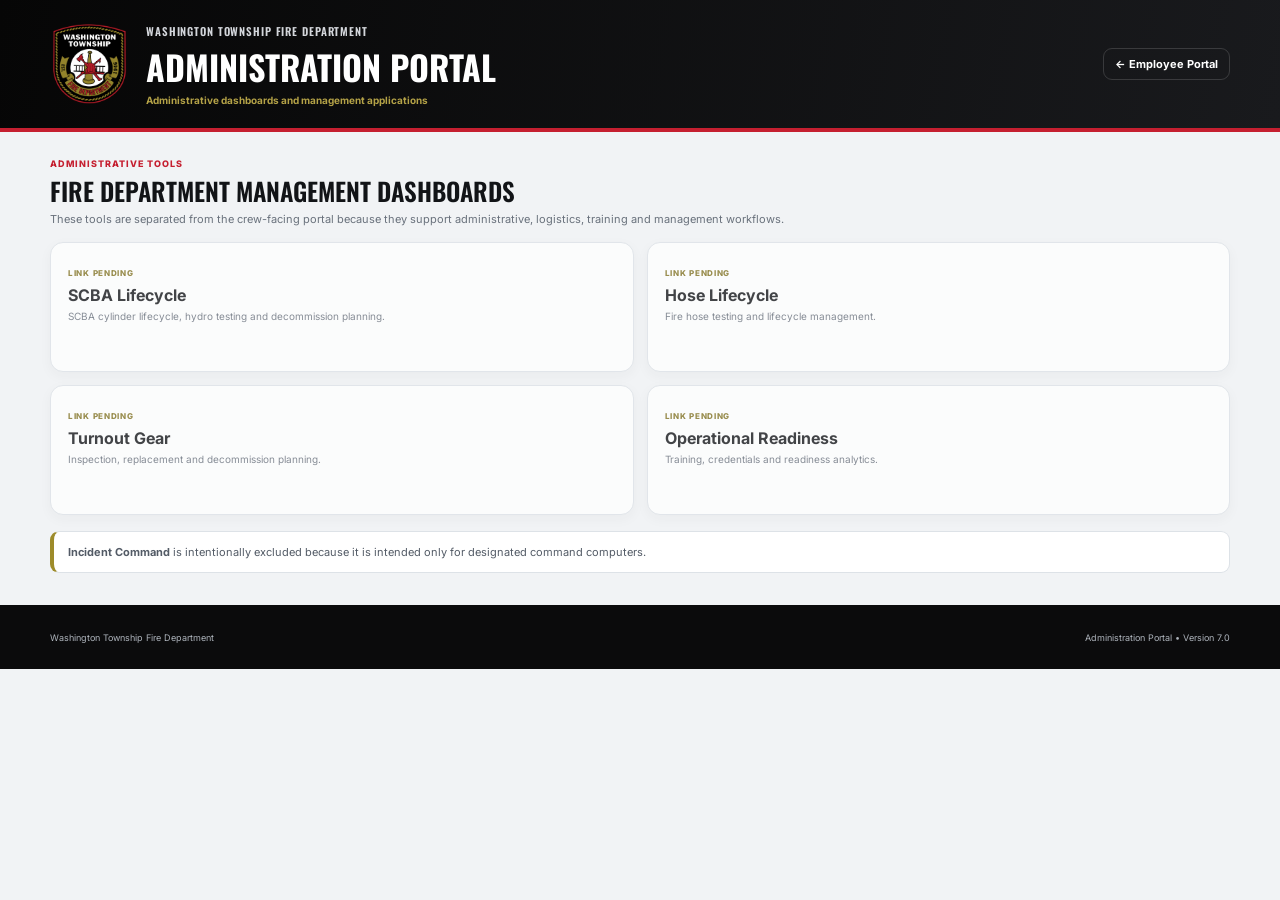
==== admin.html @ b6a5c932 "Add files via upload" ====
<!DOCTYPE html>
<html lang="en">
<head>
<meta charset="UTF-8"><meta name="viewport" content="width=device-width,initial-scale=1.0">
<title>WTFD Administration Portal</title>
<link rel="preconnect" href="https://fonts.googleapis.com"><link rel="preconnect" href="https://fonts.gstatic.com" crossorigin>
<link href="https://fonts.googleapis.com/css2?family=Inter:wght@400;500;600;700;800&family=Oswald:wght@500;600;700&display=swap" rel="stylesheet">
<link rel="stylesheet" href="admin.css">
</head>
<body>
<header>
  <div class="shell header-inner">
    <div class="brand"><img src="assets/wtfd-logo.png" alt="WTFD"><div><div class="dept">Washington Township Fire Department</div><h1>Administration Portal</h1><p>Administrative dashboards and management applications</p></div></div>
    <a href="index.html">← Employee Portal</a>
  </div>
</header>
<main class="shell">
  <section class="intro"><div class="eyebrow">Administrative Tools</div><h2>Fire Department Management Dashboards</h2><p>These tools are separated from the crew-facing portal because they support administrative, logistics, training and management workflows.</p></section>
  <section class="grid">
    <div class="card pending"><span>Link Pending</span><h3>SCBA Lifecycle</h3><p>SCBA cylinder lifecycle, hydro testing and decommission planning.</p></div>
    <div class="card pending"><span>Link Pending</span><h3>Hose Lifecycle</h3><p>Fire hose testing and lifecycle management.</p></div>
    <div class="card pending"><span>Link Pending</span><h3>Turnout Gear</h3><p>Inspection, replacement and decommission planning.</p></div>
    <div class="card pending"><span>Link Pending</span><h3>Operational Readiness</h3><p>Training, credentials and readiness analytics.</p></div>
  </section>
  <section class="note"><strong>Incident Command</strong> is intentionally excluded because it is intended only for designated command computers.</section>
</main>
<footer><div class="shell footer">Washington Township Fire Department <span>Administration Portal • Version 7.0</span></div></footer>
</body>
</html>
---- admin.css ----
:root{--red:#c51f30;--gold:#9d8b2a;--gold2:#b4a247;--line:#dde2e7;--muted:#69717c;--ink:#121417}
*{box-sizing:border-box}body{margin:0;background:#f1f3f5;color:var(--ink);font-family:Inter,system-ui,sans-serif}.shell{width:min(1180px,calc(100% - 44px));margin:0 auto}
header{background:linear-gradient(100deg,#060606,#191a1d);color:#fff;border-bottom:4px solid var(--red)}.header-inner{height:128px;display:flex;align-items:center;justify-content:space-between}.brand{display:flex;align-items:center;gap:16px}.brand img{width:80px;height:80px;object-fit:contain}.dept{font:600 11px Oswald,sans-serif;text-transform:uppercase;letter-spacing:.08em;color:#d3d6db}h1{margin:2px 0;font:700 34px Oswald,sans-serif;text-transform:uppercase}.brand p{margin:0;color:var(--gold2);font-size:10px;font-weight:700}.header-inner>a{color:#fff;text-decoration:none;border:1px solid rgba(255,255,255,.15);border-radius:9px;padding:8px 11px;font-size:11px;font-weight:700}
.intro{padding:26px 0 16px}.eyebrow{font-size:9px;text-transform:uppercase;letter-spacing:.11em;font-weight:800;color:var(--red)}.intro h2{margin:3px 0;font:600 25px Oswald,sans-serif;text-transform:uppercase}.intro p{margin:0;color:var(--muted);font-size:11px}
.grid{display:grid;grid-template-columns:repeat(2,1fr);gap:13px}.card{min-height:130px;background:#fff;border:1px solid var(--line);border-radius:13px;padding:17px;box-shadow:0 4px 13px rgba(18,22,28,.04)}.card span{font-size:8px;text-transform:uppercase;letter-spacing:.09em;color:#817221;font-weight:800}.card h3{margin:5px 0 4px;font-size:16px}.card p{margin:0;color:var(--muted);font-size:10px;line-height:1.45}.pending{opacity:.78}
.note{margin:16px 0 32px;background:#fff;border:1px solid var(--line);border-left:4px solid var(--gold);border-radius:9px;padding:13px 14px;color:#535b66;font-size:11px}
footer{background:#0b0b0c;color:#aeb4bc}.footer{height:64px;display:flex;align-items:center;justify-content:space-between;font-size:9px}
@media(max-width:700px){.grid{grid-template-columns:1fr}.header-inner>a{display:none}.brand img{width:64px;height:64px}h1{font-size:27px}}
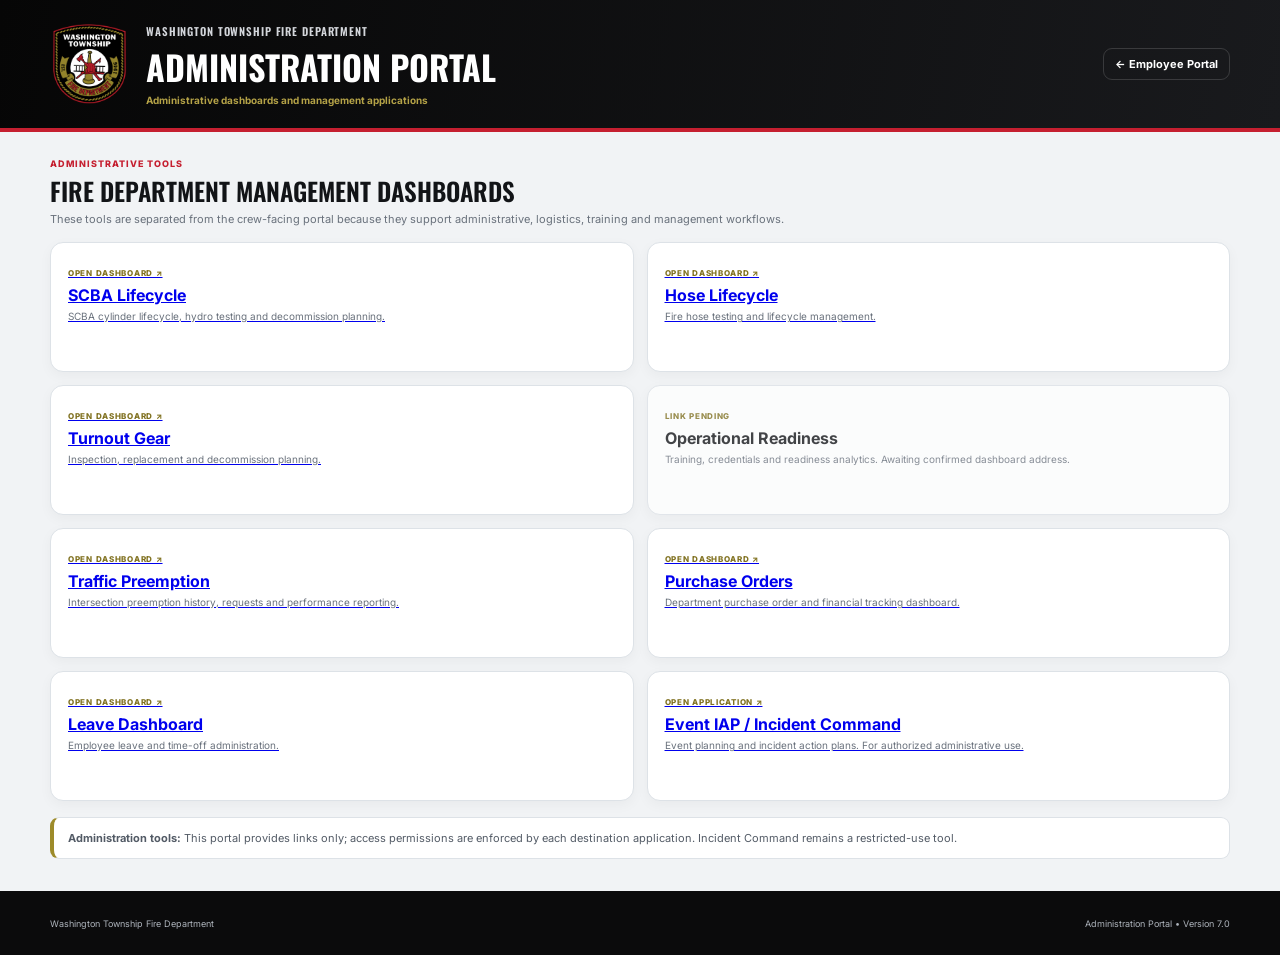
==== commit 48021e2f: "Link lifecycle and administration dashboards from portal" ====
--- a/admin.html
+++ b/admin.html
@@ -16,13 +16,17 @@
 </header>
 <main class="shell">
   <section class="intro"><div class="eyebrow">Administrative Tools</div><h2>Fire Department Management Dashboards</h2><p>These tools are separated from the crew-facing portal because they support administrative, logistics, training and management workflows.</p></section>
-  <section class="grid">
-    <div class="card pending"><span>Link Pending</span><h3>SCBA Lifecycle</h3><p>SCBA cylinder lifecycle, hydro testing and decommission planning.</p></div>
-    <div class="card pending"><span>Link Pending</span><h3>Hose Lifecycle</h3><p>Fire hose testing and lifecycle management.</p></div>
-    <div class="card pending"><span>Link Pending</span><h3>Turnout Gear</h3><p>Inspection, replacement and decommission planning.</p></div>
-    <div class="card pending"><span>Link Pending</span><h3>Operational Readiness</h3><p>Training, credentials and readiness analytics.</p></div>
+  <section class="grid" aria-label="Administrative applications">
+    <a class="card active" href="https://wtfd-scba-lifecycle.wtfd-operativenotfications.workers.dev/" target="_blank" rel="noopener noreferrer"><span>Open dashboard ↗</span><h3>SCBA Lifecycle</h3><p>SCBA cylinder lifecycle, hydro testing and decommission planning.</p></a>
+    <a class="card active" href="https://wtfd-hose-lifecycle.wtfd-operativenotfications.workers.dev/" target="_blank" rel="noopener noreferrer"><span>Open dashboard ↗</span><h3>Hose Lifecycle</h3><p>Fire hose testing and lifecycle management.</p></a>
+    <a class="card active" href="https://turnout-gear-dashboard.wtfd-operativenotfications.workers.dev/" target="_blank" rel="noopener noreferrer"><span>Open dashboard ↗</span><h3>Turnout Gear</h3><p>Inspection, replacement and decommission planning.</p></a>
+    <div class="card pending"><span>Link pending</span><h3>Operational Readiness</h3><p>Training, credentials and readiness analytics. Awaiting confirmed dashboard address.</p></div>
+    <a class="card active" href="https://preemption.washingtontwpfire.org/" target="_blank" rel="noopener noreferrer"><span>Open dashboard ↗</span><h3>Traffic Preemption</h3><p>Intersection preemption history, requests and performance reporting.</p></a>
+    <a class="card active" href="https://wtfd-po-dashboard.hartleywtfd.workers.dev/" target="_blank" rel="noopener noreferrer"><span>Open dashboard ↗</span><h3>Purchase Orders</h3><p>Department purchase order and financial tracking dashboard.</p></a>
+    <a class="card active" href="https://wt-leave-dashboard.hartleywtfd.workers.dev/" target="_blank" rel="noopener noreferrer"><span>Open dashboard ↗</span><h3>Leave Dashboard</h3><p>Employee leave and time-off administration.</p></a>
+    <a class="card active" href="https://wtfd-event-iap.hartleywtfd.workers.dev/" target="_blank" rel="noopener noreferrer"><span>Open application ↗</span><h3>Event IAP / Incident Command</h3><p>Event planning and incident action plans. For authorized administrative use.</p></a>
   </section>
-  <section class="note"><strong>Incident Command</strong> is intentionally excluded because it is intended only for designated command computers.</section>
+  <section class="note"><strong>Administration tools:</strong> This portal provides links only; access permissions are enforced by each destination application. Incident Command remains a restricted-use tool.</section>
 </main>
 <footer><div class="shell footer">Washington Township Fire Department <span>Administration Portal • Version 7.0</span></div></footer>
 </body>
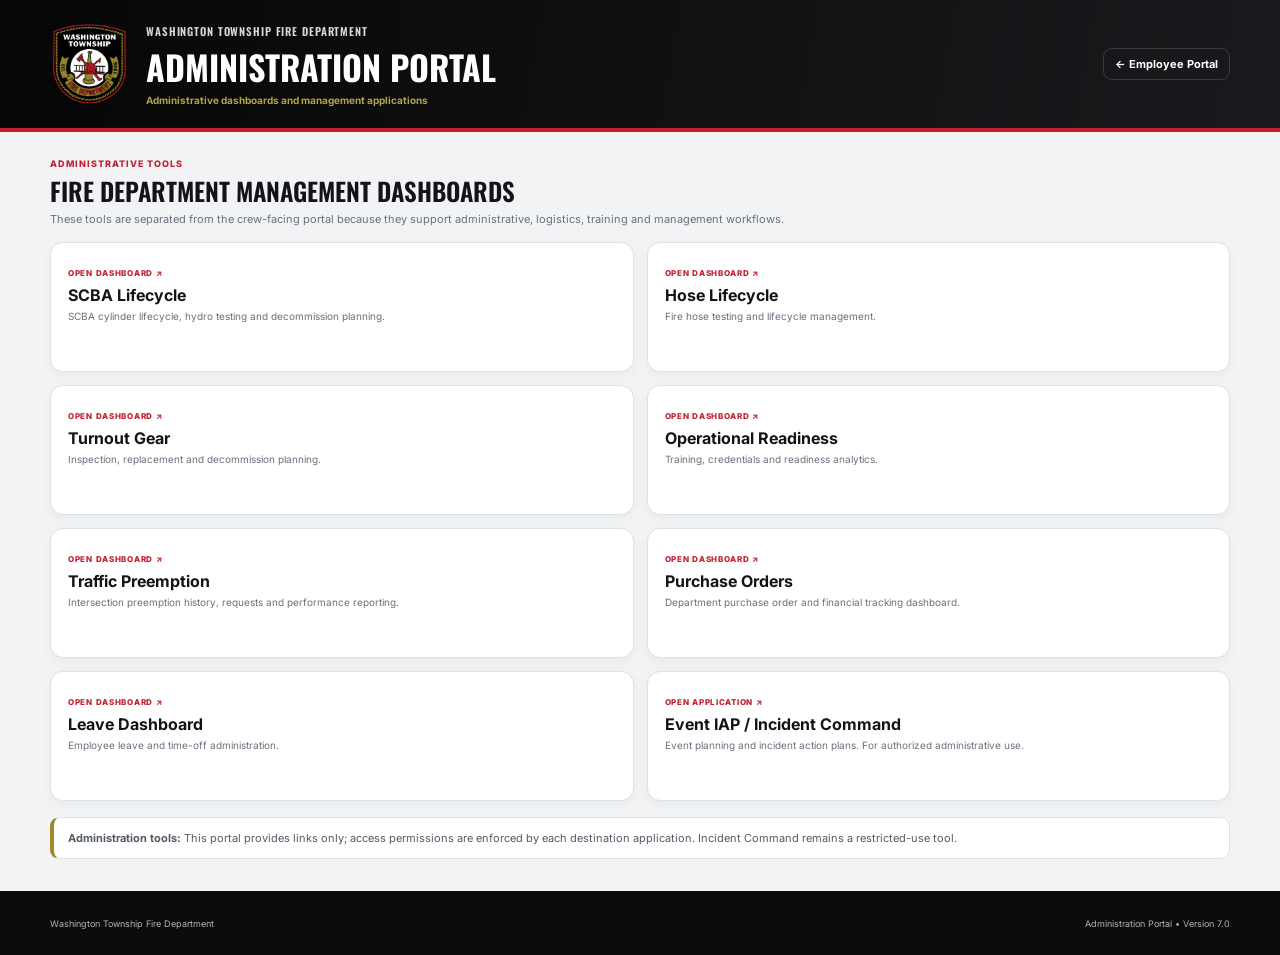
==== commit d800edd4: "Activate officer operational readiness dashboard link" ====
--- a/admin.html
+++ b/admin.html
@@ -20,7 +20,7 @@
     <a class="card active" href="https://wtfd-scba-lifecycle.wtfd-operativenotfications.workers.dev/" target="_blank" rel="noopener noreferrer"><span>Open dashboard ↗</span><h3>SCBA Lifecycle</h3><p>SCBA cylinder lifecycle, hydro testing and decommission planning.</p></a>
     <a class="card active" href="https://wtfd-hose-lifecycle.wtfd-operativenotfications.workers.dev/" target="_blank" rel="noopener noreferrer"><span>Open dashboard ↗</span><h3>Hose Lifecycle</h3><p>Fire hose testing and lifecycle management.</p></a>
     <a class="card active" href="https://turnout-gear-dashboard.wtfd-operativenotfications.workers.dev/" target="_blank" rel="noopener noreferrer"><span>Open dashboard ↗</span><h3>Turnout Gear</h3><p>Inspection, replacement and decommission planning.</p></a>
-    <div class="card pending"><span>Link pending</span><h3>Operational Readiness</h3><p>Training, credentials and readiness analytics. Awaiting confirmed dashboard address.</p></div>
+    <a class="card active" href="https://wtfd-fleet-dashboard.pages.dev/readiness?view=officer" target="_blank" rel="noopener noreferrer"><span>Open dashboard ↗</span><h3>Operational Readiness</h3><p>Training, credentials and readiness analytics.</p></a>
     <a class="card active" href="https://preemption.washingtontwpfire.org/" target="_blank" rel="noopener noreferrer"><span>Open dashboard ↗</span><h3>Traffic Preemption</h3><p>Intersection preemption history, requests and performance reporting.</p></a>
     <a class="card active" href="https://wtfd-po-dashboard.hartleywtfd.workers.dev/" target="_blank" rel="noopener noreferrer"><span>Open dashboard ↗</span><h3>Purchase Orders</h3><p>Department purchase order and financial tracking dashboard.</p></a>
     <a class="card active" href="https://wt-leave-dashboard.hartleywtfd.workers.dev/" target="_blank" rel="noopener noreferrer"><span>Open dashboard ↗</span><h3>Leave Dashboard</h3><p>Employee leave and time-off administration.</p></a>
--- a/admin.css
+++ b/admin.css
@@ -2,7 +2,8 @@
 *{box-sizing:border-box}body{margin:0;background:#f1f3f5;color:var(--ink);font-family:Inter,system-ui,sans-serif}.shell{width:min(1180px,calc(100% - 44px));margin:0 auto}
 header{background:linear-gradient(100deg,#060606,#191a1d);color:#fff;border-bottom:4px solid var(--red)}.header-inner{height:128px;display:flex;align-items:center;justify-content:space-between}.brand{display:flex;align-items:center;gap:16px}.brand img{width:80px;height:80px;object-fit:contain}.dept{font:600 11px Oswald,sans-serif;text-transform:uppercase;letter-spacing:.08em;color:#d3d6db}h1{margin:2px 0;font:700 34px Oswald,sans-serif;text-transform:uppercase}.brand p{margin:0;color:var(--gold2);font-size:10px;font-weight:700}.header-inner>a{color:#fff;text-decoration:none;border:1px solid rgba(255,255,255,.15);border-radius:9px;padding:8px 11px;font-size:11px;font-weight:700}
 .intro{padding:26px 0 16px}.eyebrow{font-size:9px;text-transform:uppercase;letter-spacing:.11em;font-weight:800;color:var(--red)}.intro h2{margin:3px 0;font:600 25px Oswald,sans-serif;text-transform:uppercase}.intro p{margin:0;color:var(--muted);font-size:11px}
-.grid{display:grid;grid-template-columns:repeat(2,1fr);gap:13px}.card{min-height:130px;background:#fff;border:1px solid var(--line);border-radius:13px;padding:17px;box-shadow:0 4px 13px rgba(18,22,28,.04)}.card span{font-size:8px;text-transform:uppercase;letter-spacing:.09em;color:#817221;font-weight:800}.card h3{margin:5px 0 4px;font-size:16px}.card p{margin:0;color:var(--muted);font-size:10px;line-height:1.45}.pending{opacity:.78}
+.grid{display:grid;grid-template-columns:repeat(2,1fr);gap:13px}.card{min-height:130px;background:#fff;border:1px solid var(--line);border-radius:13px;padding:17px;box-shadow:0 4px 13px rgba(18,22,28,.04)}.card span{font-size:8px;text-transform:uppercase;letter-spacing:.09em;color:#817221;font-weight:800}.card h3{margin:5px 0 4px;font-size:16px}.card p{margin:0;color:var(--muted);font-size:10px;line-height:1.45}.card.active{display:block;color:inherit;text-decoration:none;cursor:pointer;transition:transform .15s ease,border-color .15s ease,box-shadow .15s ease}.card.active:hover,.card.active:focus-visible{transform:translateY(-2px);border-color:var(--red);box-shadow:0 7px 20px rgba(18,22,28,.12);outline:none}.card.active span{color:var(--red)}.card.active:focus-visible{outline:3px solid var(--gold2);outline-offset:2px}
+.pending{opacity:.78}
 .note{margin:16px 0 32px;background:#fff;border:1px solid var(--line);border-left:4px solid var(--gold);border-radius:9px;padding:13px 14px;color:#535b66;font-size:11px}
 footer{background:#0b0b0c;color:#aeb4bc}.footer{height:64px;display:flex;align-items:center;justify-content:space-between;font-size:9px}
 @media(max-width:700px){.grid{grid-template-columns:1fr}.header-inner>a{display:none}.brand img{width:64px;height:64px}h1{font-size:27px}}
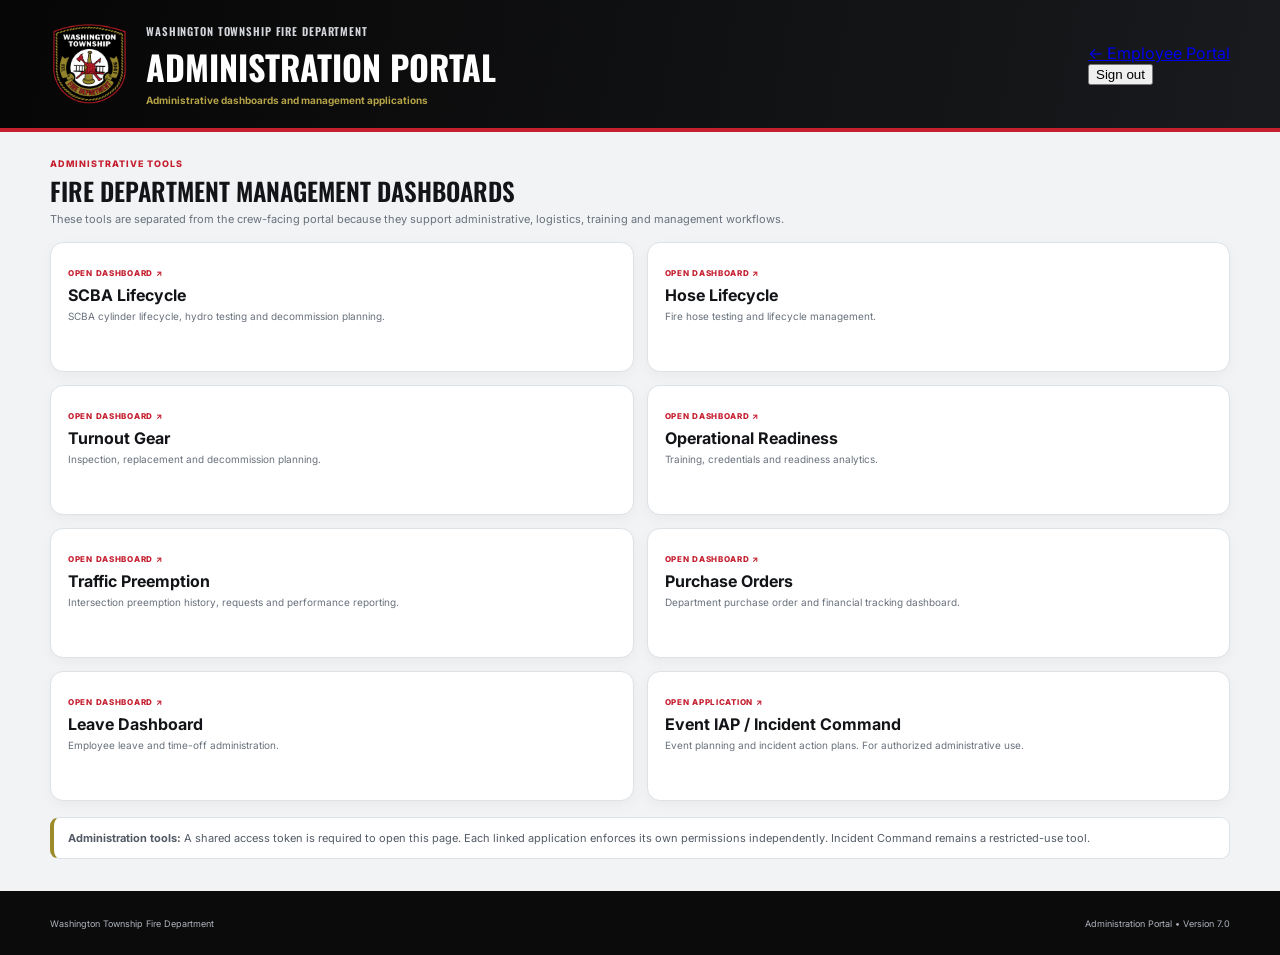
==== commit 83ce3af2: "Use protected Purchase Orders redirect and add Administration sign-out" ====
--- a/admin.html
+++ b/admin.html
@@ -11,7 +11,7 @@
 <header>
   <div class="shell header-inner">
     <div class="brand"><img src="assets/wtfd-logo.png" alt="WTFD"><div><div class="dept">Washington Township Fire Department</div><h1>Administration Portal</h1><p>Administrative dashboards and management applications</p></div></div>
-    <a href="index.html">← Employee Portal</a>
+    <div class="admin-actions"><a href="index.html">← Employee Portal</a><form method="post" action="/admin.html"><input type="hidden" name="action" value="logout"><button type="submit">Sign out</button></form></div>
   </div>
 </header>
 <main class="shell">
@@ -22,11 +22,11 @@
     <a class="card active" href="https://turnout-gear-dashboard.wtfd-operativenotfications.workers.dev/" target="_blank" rel="noopener noreferrer"><span>Open dashboard ↗</span><h3>Turnout Gear</h3><p>Inspection, replacement and decommission planning.</p></a>
     <a class="card active" href="https://wtfd-fleet-dashboard.pages.dev/readiness?view=officer" target="_blank" rel="noopener noreferrer"><span>Open dashboard ↗</span><h3>Operational Readiness</h3><p>Training, credentials and readiness analytics.</p></a>
     <a class="card active" href="https://preemption.washingtontwpfire.org/" target="_blank" rel="noopener noreferrer"><span>Open dashboard ↗</span><h3>Traffic Preemption</h3><p>Intersection preemption history, requests and performance reporting.</p></a>
-    <a class="card active" href="https://wtfd-po-dashboard.hartleywtfd.workers.dev/" target="_blank" rel="noopener noreferrer"><span>Open dashboard ↗</span><h3>Purchase Orders</h3><p>Department purchase order and financial tracking dashboard.</p></a>
+    <a class="card active" href="/admin/po" target="_blank" rel="noopener noreferrer"><span>Open dashboard ↗</span><h3>Purchase Orders</h3><p>Department purchase order and financial tracking dashboard.</p></a>
     <a class="card active" href="https://wt-leave-dashboard.hartleywtfd.workers.dev/" target="_blank" rel="noopener noreferrer"><span>Open dashboard ↗</span><h3>Leave Dashboard</h3><p>Employee leave and time-off administration.</p></a>
     <a class="card active" href="https://wtfd-event-iap.hartleywtfd.workers.dev/" target="_blank" rel="noopener noreferrer"><span>Open application ↗</span><h3>Event IAP / Incident Command</h3><p>Event planning and incident action plans. For authorized administrative use.</p></a>
   </section>
-  <section class="note"><strong>Administration tools:</strong> This portal provides links only; access permissions are enforced by each destination application. Incident Command remains a restricted-use tool.</section>
+  <section class="note"><strong>Administration tools:</strong> A shared access token is required to open this page. Each linked application enforces its own permissions independently. Incident Command remains a restricted-use tool.</section>
 </main>
 <footer><div class="shell footer">Washington Township Fire Department <span>Administration Portal • Version 7.0</span></div></footer>
 </body>
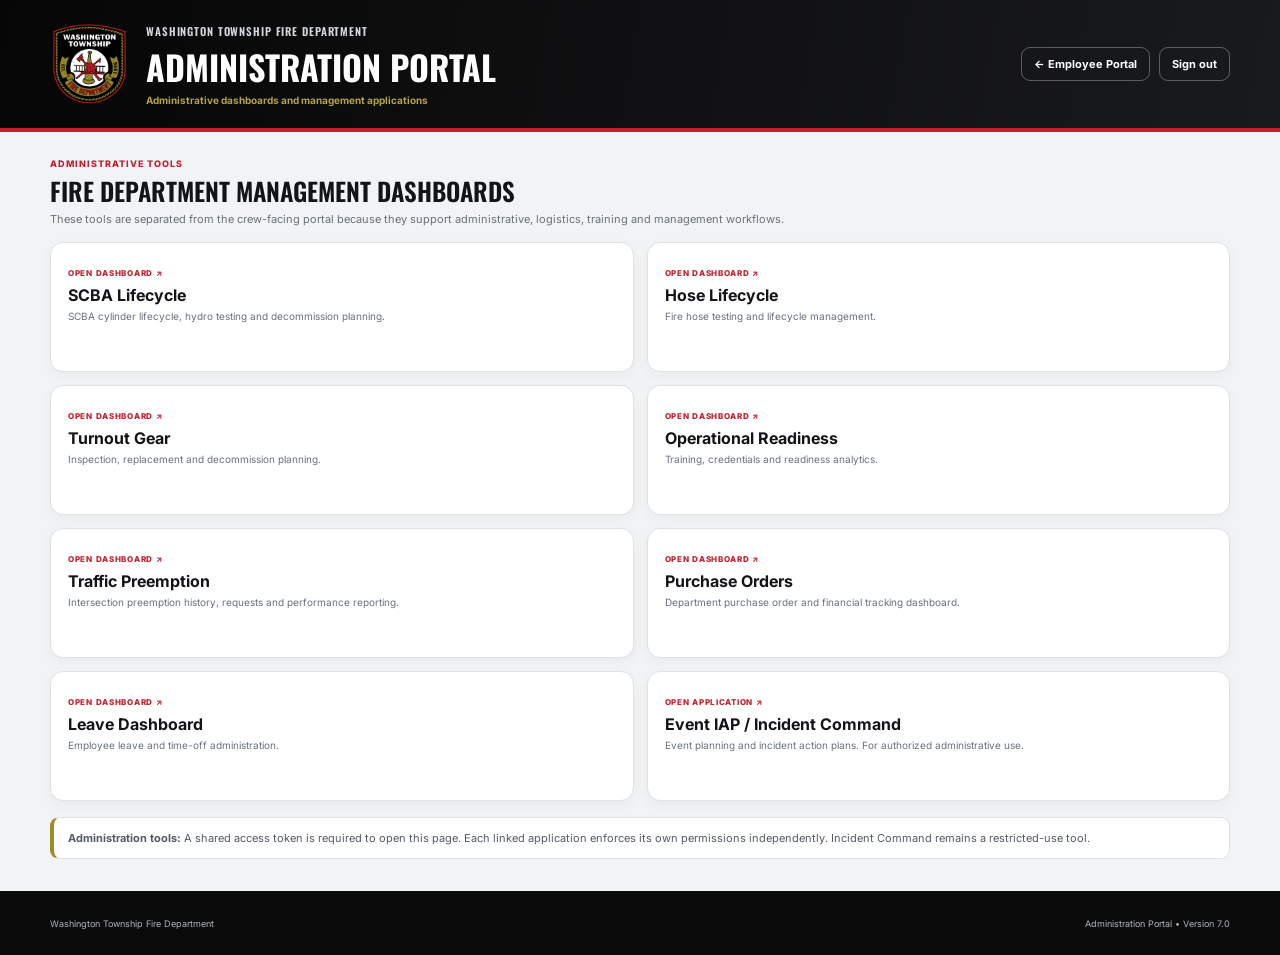
==== commit 55f80688: "Use canonical /admin path to prevent Pages redirect loop" ====
--- a/admin.html
+++ b/admin.html
@@ -11,7 +11,7 @@
 <header>
   <div class="shell header-inner">
     <div class="brand"><img src="assets/wtfd-logo.png" alt="WTFD"><div><div class="dept">Washington Township Fire Department</div><h1>Administration Portal</h1><p>Administrative dashboards and management applications</p></div></div>
-    <div class="admin-actions"><a href="index.html">← Employee Portal</a><form method="post" action="/admin.html"><input type="hidden" name="action" value="logout"><button type="submit">Sign out</button></form></div>
+    <div class="admin-actions"><a href="index.html">← Employee Portal</a><form method="post" action="/admin"><input type="hidden" name="action" value="logout"><button type="submit">Sign out</button></form></div>
   </div>
 </header>
 <main class="shell">
--- a/admin.css
+++ b/admin.css
@@ -7,3 +7,13 @@
 .note{margin:16px 0 32px;background:#fff;border:1px solid var(--line);border-left:4px solid var(--gold);border-radius:9px;padding:13px 14px;color:#535b66;font-size:11px}
 footer{background:#0b0b0c;color:#aeb4bc}.footer{height:64px;display:flex;align-items:center;justify-content:space-between;font-size:9px}
 @media(max-width:700px){.grid{grid-template-columns:1fr}.header-inner>a{display:none}.brand img{width:64px;height:64px}h1{font-size:27px}}
+
+/* Administration token sign-in and sign-out controls */
+.admin-actions{display:flex;align-items:center;gap:9px}
+.admin-actions>a,.admin-actions button{color:#fff;text-decoration:none;border:1px solid rgba(255,255,255,.3);border-radius:9px;padding:9px 12px;font:700 11px Inter,system-ui,sans-serif;background:transparent;cursor:pointer}
+.admin-actions form{margin:0}.admin-actions>a:hover,.admin-actions button:hover{border-color:var(--gold2)}
+.access-form{max-width:440px;background:#fff;border:1px solid var(--line);border-radius:13px;padding:25px;box-shadow:0 4px 13px rgba(18,22,28,.06);display:flex;flex-direction:column;gap:12px;margin:8px 0 50px}
+.access-form label{font-size:13px;font-weight:700}.access-form input{font:inherit;border:1px solid #b4bbc3;border-radius:8px;padding:13px;font-size:16px;min-height:46px;width:100%}
+.access-form input:focus-visible{outline:3px solid var(--gold2);outline-offset:2px}.access-form button{font:700 13px Inter,system-ui,sans-serif;background:var(--red);border:0;border-radius:8px;padding:14px;color:white;cursor:pointer}
+.access-form button:hover{filter:brightness(.9)}.notice{color:#a41222;font-weight:600;font-size:12px;margin:0}
+@media(max-width:700px){.admin-actions{flex-direction:column;align-items:flex-end;gap:7px}.admin-actions>a{display:none}.admin-actions button{font-size:10px}}
